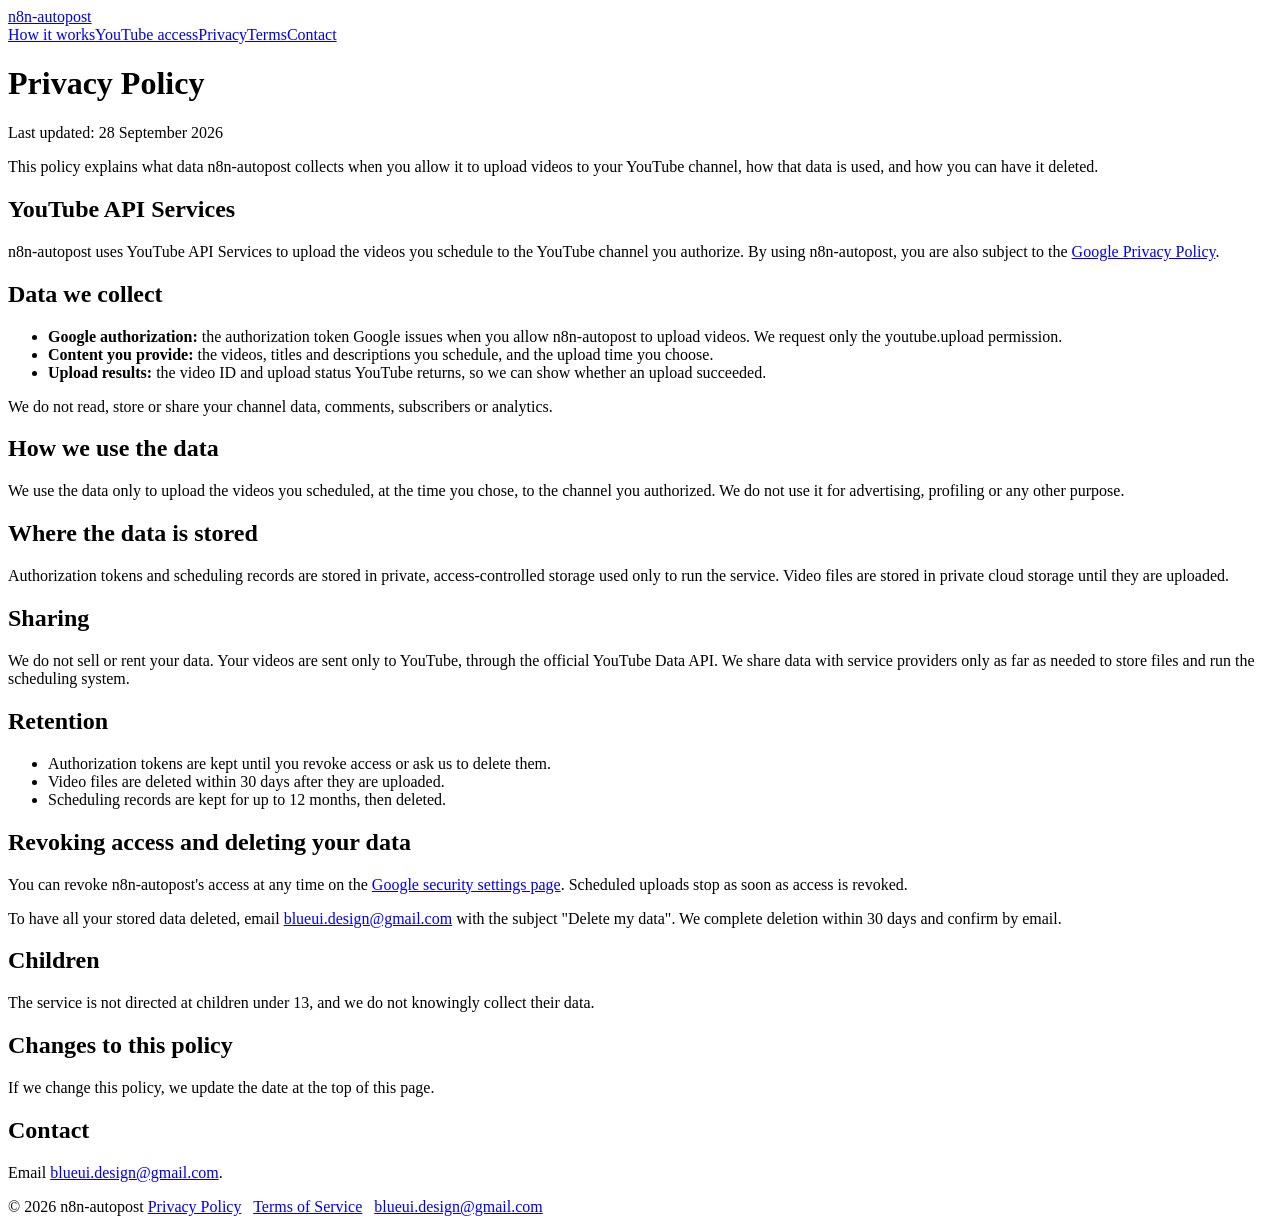
==== privacy.html @ d0cda844 "Rename privacy (1).html to privacy.html" ====
<!doctype html>
<html lang="en"><head>
<meta charset="utf-8"><meta name="viewport" content="width=device-width, initial-scale=1">
<link rel="preconnect" href="https://fonts.googleapis.com"><link rel="preconnect" href="https://fonts.gstatic.com" crossorigin>
<link href="https://fonts.googleapis.com/css2?family=Bricolage+Grotesque:wght@600;700&family=Source+Sans+3:wght@400;600&display=swap" rel="stylesheet">
<link rel="stylesheet" href="style.css">
<title>Privacy Policy · n8n-autopost</title>
</head><body>
<header class="top"><div class="wrap">
<a class="brand" href="./">n8n-autopost</a>
<nav class="nav" aria-label="Main">
<a href="./#how">How it works</a><a href="./#youtube">YouTube access</a><a href="privacy.html" aria-current="page">Privacy</a><a href="terms.html">Terms</a><a href="./#contact">Contact</a>
</nav></div></header>
<main class="doc"><div class="wrap">
<h1>Privacy Policy</h1>
<p class="updated">Last updated: 28 September 2026</p>

<p>This policy explains what data n8n-autopost collects when you allow it to upload videos to your YouTube channel, how that data is used, and how you can have it deleted.</p>

<h2>YouTube API Services</h2>
<p>n8n-autopost uses YouTube API Services to upload the videos you schedule to the YouTube channel you authorize. By using n8n-autopost, you are also subject to the <a href="https://policies.google.com/privacy">Google Privacy Policy</a>.</p>

<h2>Data we collect</h2>
<ul>
  <li><strong>Google authorization:</strong> the authorization token Google issues when you allow n8n-autopost to upload videos. We request only the youtube.upload permission.</li>
  <li><strong>Content you provide:</strong> the videos, titles and descriptions you schedule, and the upload time you choose.</li>
  <li><strong>Upload results:</strong> the video ID and upload status YouTube returns, so we can show whether an upload succeeded.</li>
</ul>
<p>We do not read, store or share your channel data, comments, subscribers or analytics.</p>

<h2>How we use the data</h2>
<p>We use the data only to upload the videos you scheduled, at the time you chose, to the channel you authorized. We do not use it for advertising, profiling or any other purpose.</p>

<h2>Where the data is stored</h2>
<p>Authorization tokens and scheduling records are stored in private, access-controlled storage used only to run the service. Video files are stored in private cloud storage until they are uploaded.</p>

<h2>Sharing</h2>
<p>We do not sell or rent your data. Your videos are sent only to YouTube, through the official YouTube Data API. We share data with service providers only as far as needed to store files and run the scheduling system.</p>

<h2>Retention</h2>
<ul>
  <li>Authorization tokens are kept until you revoke access or ask us to delete them.</li>
  <li>Video files are deleted within 30 days after they are uploaded.</li>
  <li>Scheduling records are kept for up to 12 months, then deleted.</li>
</ul>

<h2>Revoking access and deleting your data</h2>
<p>You can revoke n8n-autopost's access at any time on the <a href="https://security.google.com/settings/security/permissions">Google security settings page</a>. Scheduled uploads stop as soon as access is revoked.</p>
<p>To have all your stored data deleted, email <a href="mailto:blueui.design@gmail.com">blueui.design@gmail.com</a> with the subject "Delete my data". We complete deletion within 30 days and confirm by email.</p>

<h2>Children</h2>
<p>The service is not directed at children under 13, and we do not knowingly collect their data.</p>

<h2>Changes to this policy</h2>
<p>If we change this policy, we update the date at the top of this page.</p>

<h2>Contact</h2>
<p>Email <a href="mailto:blueui.design@gmail.com">blueui.design@gmail.com</a>.</p>
</div></main>
<footer><div class="wrap">
<span>© 2026 n8n-autopost</span>
<span><a href="privacy.html">Privacy Policy</a> &nbsp; <a href="terms.html">Terms of Service</a> &nbsp; <a href="mailto:blueui.design@gmail.com">blueui.design@gmail.com</a></span>
</div></footer>
</body></html>
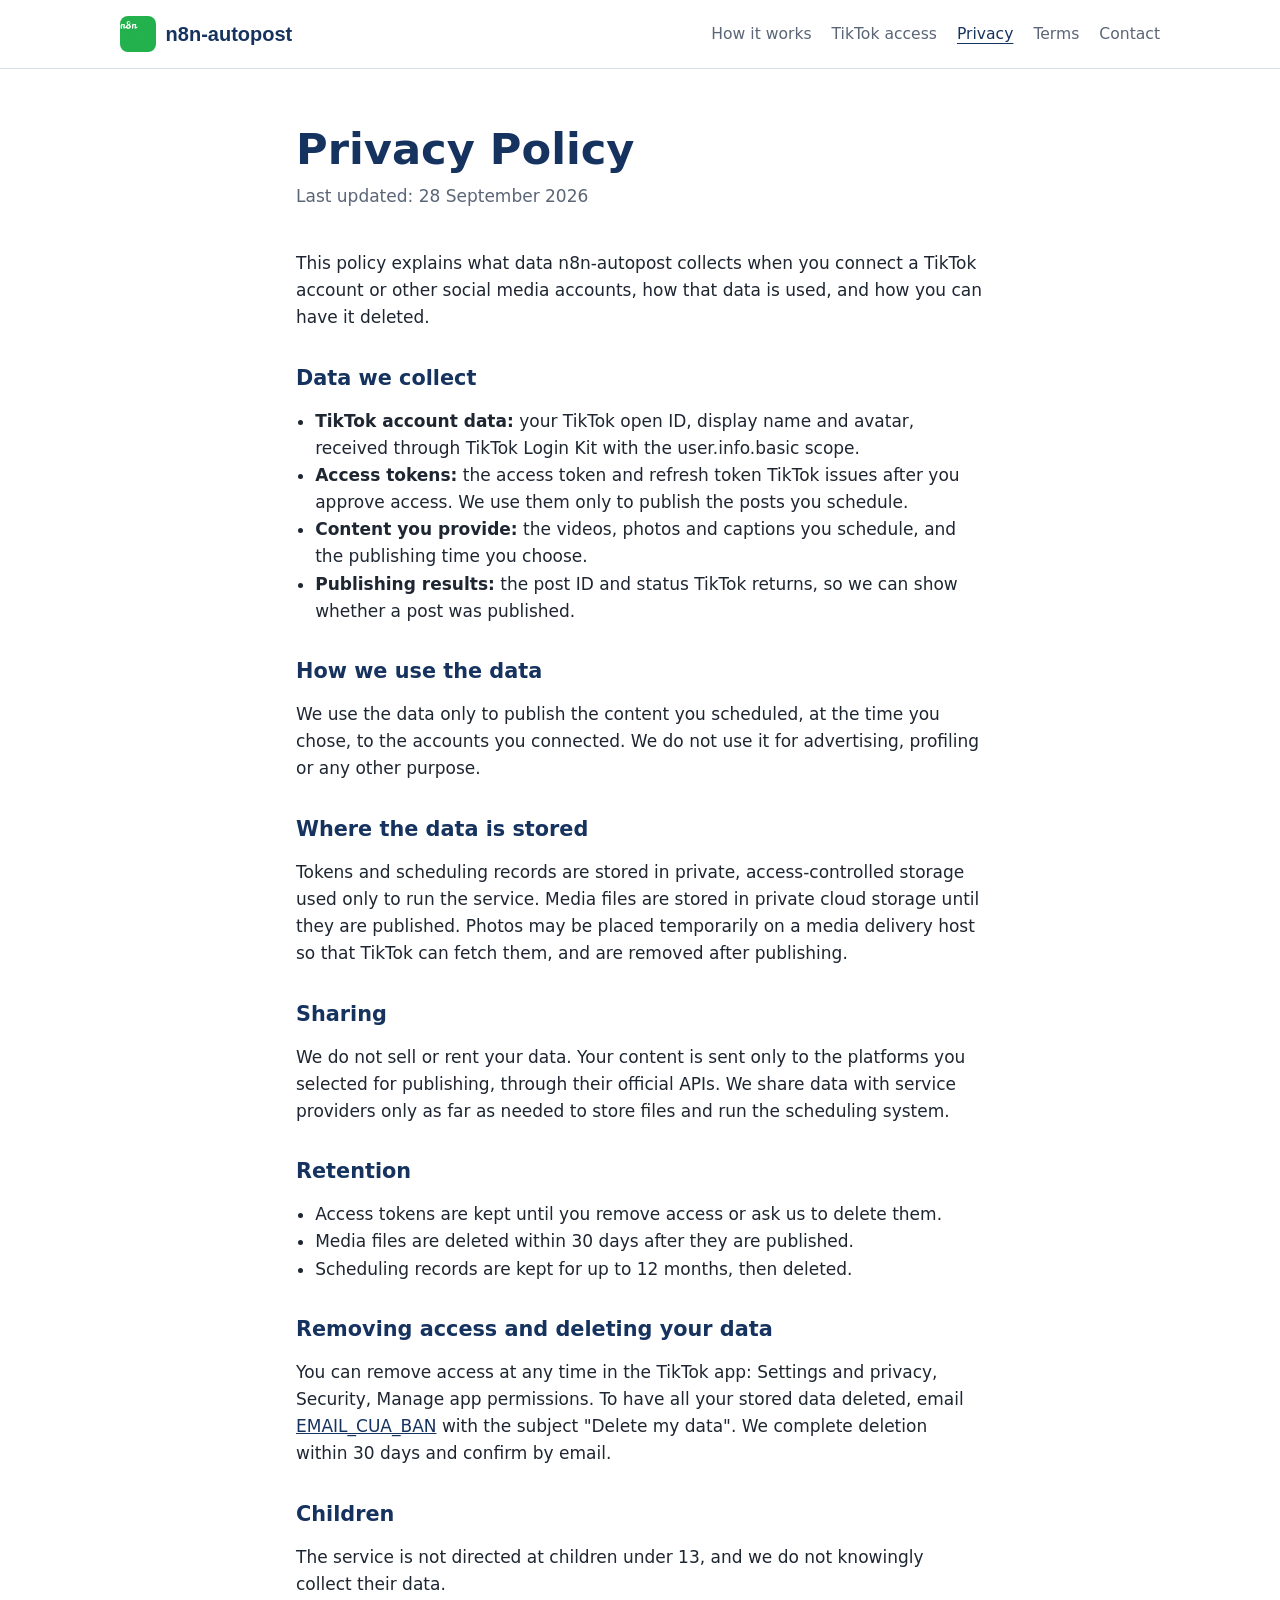
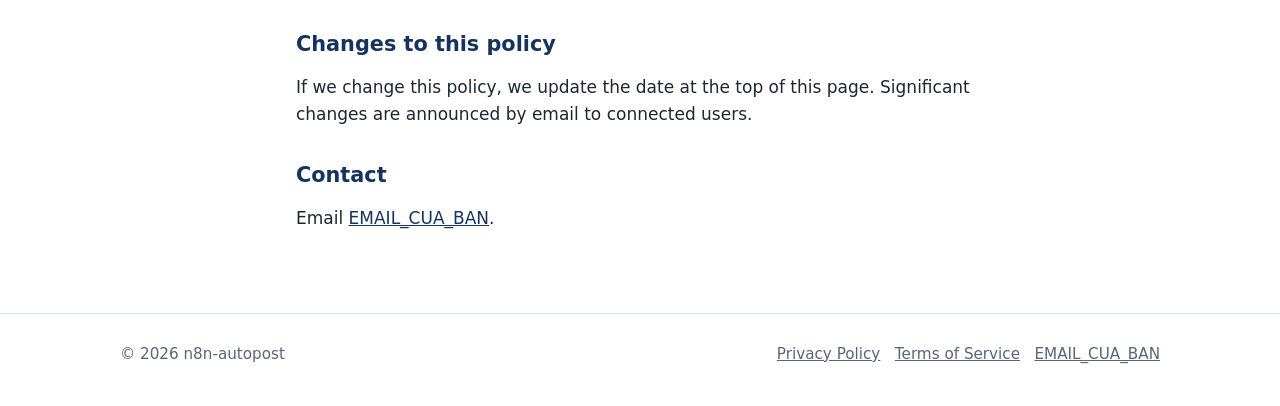
==== commit df9b671b: "Add files via upload" ====
--- a/privacy.html
+++ b/privacy.html
@@ -4,61 +4,59 @@
 <link rel="preconnect" href="https://fonts.googleapis.com"><link rel="preconnect" href="https://fonts.gstatic.com" crossorigin>
 <link href="https://fonts.googleapis.com/css2?family=Bricolage+Grotesque:wght@600;700&family=Source+Sans+3:wght@400;600&display=swap" rel="stylesheet">
 <link rel="stylesheet" href="style.css">
+<link rel="icon" type="image/png" href="icon.png">
+<link rel="apple-touch-icon" href="icon.png">
 <title>Privacy Policy · n8n-autopost</title>
 </head><body>
 <header class="top"><div class="wrap">
-<a class="brand" href="./">n8n-autopost</a>
+<a class="brand" href="./"><img src="icon.png" alt="" class="brand-icon">n8n-autopost</a>
 <nav class="nav" aria-label="Main">
-<a href="./#how">How it works</a><a href="./#youtube">YouTube access</a><a href="privacy.html" aria-current="page">Privacy</a><a href="terms.html">Terms</a><a href="./#contact">Contact</a>
+<a href="./#how">How it works</a><a href="./#tiktok">TikTok access</a><a href="privacy.html" aria-current="page">Privacy</a><a href="terms.html">Terms</a><a href="./#contact">Contact</a>
 </nav></div></header>
 <main class="doc"><div class="wrap">
 <h1>Privacy Policy</h1>
 <p class="updated">Last updated: 28 September 2026</p>
 
-<p>This policy explains what data n8n-autopost collects when you allow it to upload videos to your YouTube channel, how that data is used, and how you can have it deleted.</p>
-
-<h2>YouTube API Services</h2>
-<p>n8n-autopost uses YouTube API Services to upload the videos you schedule to the YouTube channel you authorize. By using n8n-autopost, you are also subject to the <a href="https://policies.google.com/privacy">Google Privacy Policy</a>.</p>
+<p>This policy explains what data n8n-autopost collects when you connect a TikTok account or other social media accounts, how that data is used, and how you can have it deleted.</p>
 
 <h2>Data we collect</h2>
 <ul>
-  <li><strong>Google authorization:</strong> the authorization token Google issues when you allow n8n-autopost to upload videos. We request only the youtube.upload permission.</li>
-  <li><strong>Content you provide:</strong> the videos, titles and descriptions you schedule, and the upload time you choose.</li>
-  <li><strong>Upload results:</strong> the video ID and upload status YouTube returns, so we can show whether an upload succeeded.</li>
+  <li><strong>TikTok account data:</strong> your TikTok open ID, display name and avatar, received through TikTok Login Kit with the user.info.basic scope.</li>
+  <li><strong>Access tokens:</strong> the access token and refresh token TikTok issues after you approve access. We use them only to publish the posts you schedule.</li>
+  <li><strong>Content you provide:</strong> the videos, photos and captions you schedule, and the publishing time you choose.</li>
+  <li><strong>Publishing results:</strong> the post ID and status TikTok returns, so we can show whether a post was published.</li>
 </ul>
-<p>We do not read, store or share your channel data, comments, subscribers or analytics.</p>
 
 <h2>How we use the data</h2>
-<p>We use the data only to upload the videos you scheduled, at the time you chose, to the channel you authorized. We do not use it for advertising, profiling or any other purpose.</p>
+<p>We use the data only to publish the content you scheduled, at the time you chose, to the accounts you connected. We do not use it for advertising, profiling or any other purpose.</p>
 
 <h2>Where the data is stored</h2>
-<p>Authorization tokens and scheduling records are stored in private, access-controlled storage used only to run the service. Video files are stored in private cloud storage until they are uploaded.</p>
+<p>Tokens and scheduling records are stored in private, access-controlled storage used only to run the service. Media files are stored in private cloud storage until they are published. Photos may be placed temporarily on a media delivery host so that TikTok can fetch them, and are removed after publishing.</p>
 
 <h2>Sharing</h2>
-<p>We do not sell or rent your data. Your videos are sent only to YouTube, through the official YouTube Data API. We share data with service providers only as far as needed to store files and run the scheduling system.</p>
+<p>We do not sell or rent your data. Your content is sent only to the platforms you selected for publishing, through their official APIs. We share data with service providers only as far as needed to store files and run the scheduling system.</p>
 
 <h2>Retention</h2>
 <ul>
-  <li>Authorization tokens are kept until you revoke access or ask us to delete them.</li>
-  <li>Video files are deleted within 30 days after they are uploaded.</li>
+  <li>Access tokens are kept until you remove access or ask us to delete them.</li>
+  <li>Media files are deleted within 30 days after they are published.</li>
   <li>Scheduling records are kept for up to 12 months, then deleted.</li>
 </ul>
 
-<h2>Revoking access and deleting your data</h2>
-<p>You can revoke n8n-autopost's access at any time on the <a href="https://security.google.com/settings/security/permissions">Google security settings page</a>. Scheduled uploads stop as soon as access is revoked.</p>
-<p>To have all your stored data deleted, email <a href="mailto:blueui.design@gmail.com">blueui.design@gmail.com</a> with the subject "Delete my data". We complete deletion within 30 days and confirm by email.</p>
+<h2>Removing access and deleting your data</h2>
+<p>You can remove access at any time in the TikTok app: Settings and privacy, Security, Manage app permissions. To have all your stored data deleted, email <a href="mailto:EMAIL_CUA_BAN">EMAIL_CUA_BAN</a> with the subject "Delete my data". We complete deletion within 30 days and confirm by email.</p>
 
 <h2>Children</h2>
 <p>The service is not directed at children under 13, and we do not knowingly collect their data.</p>
 
 <h2>Changes to this policy</h2>
-<p>If we change this policy, we update the date at the top of this page.</p>
+<p>If we change this policy, we update the date at the top of this page. Significant changes are announced by email to connected users.</p>
 
 <h2>Contact</h2>
-<p>Email <a href="mailto:blueui.design@gmail.com">blueui.design@gmail.com</a>.</p>
+<p>Email <a href="mailto:EMAIL_CUA_BAN">EMAIL_CUA_BAN</a>.</p>
 </div></main>
 <footer><div class="wrap">
 <span>© 2026 n8n-autopost</span>
-<span><a href="privacy.html">Privacy Policy</a> &nbsp; <a href="terms.html">Terms of Service</a> &nbsp; <a href="mailto:blueui.design@gmail.com">blueui.design@gmail.com</a></span>
+<span><a href="privacy.html">Privacy Policy</a> &nbsp; <a href="terms.html">Terms of Service</a> &nbsp; <a href="mailto:EMAIL_CUA_BAN">EMAIL_CUA_BAN</a></span>
 </div></footer>
 </body></html>
--- a/style.css
+++ b/style.css
@@ -0,0 +1,81 @@
+:root{
+  --ink:#16335F;      /* xanh muc: tieu de, nut */
+  --sky:#E9F0FA;      /* xanh nhat: nen khoi */
+  --paper:#FFFFFF;
+  --text:#1E2632;
+  --muted:#5A6576;
+  --line:#D5DEEA;
+  --mark:#F2BE3A;     /* vang: danh dau "da len lich" */
+  --max:68rem;
+}
+*{box-sizing:border-box}
+html{-webkit-text-size-adjust:100%}
+body{margin:0;background:var(--paper);color:var(--text);
+  font-family:"Source Sans 3",system-ui,-apple-system,"Segoe UI",Roboto,sans-serif;
+  font-size:1.0625rem;line-height:1.6}
+a{color:var(--ink)}
+a:focus-visible,button:focus-visible{outline:3px solid var(--mark);outline-offset:2px;border-radius:2px}
+h1,h2,h3{font-family:"Bricolage Grotesque","Source Sans 3",system-ui,sans-serif;color:var(--ink);line-height:1.15;margin:0}
+.wrap{max-width:var(--max);margin:0 auto;padding:0 1.5rem}
+
+/* Dau trang */
+.top{border-bottom:1px solid var(--line)}
+.top .wrap{display:flex;align-items:center;justify-content:space-between;gap:1rem;padding-top:1rem;padding-bottom:1rem;flex-wrap:wrap}
+.brand{display:inline-flex;align-items:center;gap:.6rem;font-family:"Bricolage Grotesque",sans-serif;font-weight:700;font-size:1.25rem;color:var(--ink);text-decoration:none}
+.brand-icon{width:36px;height:36px;border-radius:8px;display:block}
+.nav{display:flex;gap:1.25rem;flex-wrap:wrap}
+.nav a{text-decoration:none;color:var(--muted);font-size:.975rem}
+.nav a:hover,.nav a[aria-current="page"]{color:var(--ink);text-decoration:underline;text-underline-offset:4px}
+
+/* Hero */
+.hero .wrap{display:grid;grid-template-columns:1.1fr .9fr;gap:3rem;align-items:center;padding-top:4.5rem;padding-bottom:4.5rem}
+.hero h1{font-size:clamp(2.2rem,5vw,3.4rem);font-weight:700;letter-spacing:-.01em;max-width:16ch}
+.hero p{color:var(--muted);font-size:1.15rem;max-width:36rem;margin:1.25rem 0 0}
+.btn{display:inline-block;margin-top:2rem;background:var(--ink);color:#fff;text-decoration:none;
+  padding:.8rem 1.35rem;border-radius:6px;font-weight:600}
+.btn:hover{background:#0F2647}
+
+/* Lich dang: phan dang nho cua trang */
+.day{background:var(--sky);border-radius:14px;padding:1.5rem 1.5rem 1.25rem}
+.day-head{display:flex;justify-content:space-between;align-items:baseline;margin-bottom:1rem}
+.day-head strong{font-family:"Bricolage Grotesque",sans-serif;color:var(--ink);font-size:1.1rem}
+.day-head span{color:var(--muted);font-size:.95rem}
+.slot{display:grid;grid-template-columns:4.2rem 1fr;gap:1rem;padding:.85rem 0;border-top:1px solid var(--line)}
+.slot time{font-family:"Bricolage Grotesque",sans-serif;font-size:1.35rem;font-weight:600;color:var(--ink)}
+.slot .what{font-weight:600}
+.slot .state{color:var(--muted);font-size:.95rem}
+.slot.next .state::before{content:"";display:inline-block;width:.6rem;height:.6rem;border-radius:50%;
+  background:var(--mark);margin-right:.45rem;vertical-align:.05em}
+
+/* Noi dung */
+section.block{padding:3.5rem 0;border-top:1px solid var(--line)}
+section.block h2{font-size:clamp(1.6rem,3vw,2.1rem);margin-bottom:1.5rem}
+.steps{list-style:none;padding:0;margin:0;display:grid;grid-template-columns:repeat(3,1fr);gap:2rem;counter-reset:s}
+.steps li{counter-increment:s}
+.steps li::before{content:counter(s);display:block;font-family:"Bricolage Grotesque",sans-serif;
+  font-size:2.4rem;font-weight:700;color:var(--mark);line-height:1;margin-bottom:.5rem}
+.steps h3{font-size:1.2rem;margin-bottom:.35rem}
+.steps p{margin:0;color:var(--muted)}
+.two{display:grid;grid-template-columns:1fr 1fr;gap:2.5rem}
+.two h3{font-size:1.15rem;margin-bottom:.5rem}
+.two ul{margin:0;padding-left:1.1rem}
+.two li{margin:.35rem 0}
+.note{color:var(--muted);max-width:44rem}
+
+/* Trang van ban */
+.doc .wrap{max-width:46rem;padding-top:3.5rem;padding-bottom:4rem}
+.doc h1{font-size:clamp(2rem,4vw,2.7rem);margin-bottom:.5rem}
+.doc .updated{color:var(--muted);margin:0 0 2.5rem}
+.doc h2{font-size:1.3rem;margin:2.2rem 0 .6rem}
+.doc p,.doc li{max-width:72ch}
+.doc ul{padding-left:1.2rem}
+
+/* Chan trang */
+footer{border-top:1px solid var(--line);color:var(--muted);font-size:.95rem}
+footer .wrap{display:flex;justify-content:space-between;gap:1rem;flex-wrap:wrap;padding-top:1.75rem;padding-bottom:2.5rem}
+footer a{color:var(--muted)}
+
+@media (max-width:820px){
+  .hero .wrap{grid-template-columns:1fr;padding-top:3rem;padding-bottom:3rem;gap:2.25rem}
+  .steps,.two{grid-template-columns:1fr}
+}
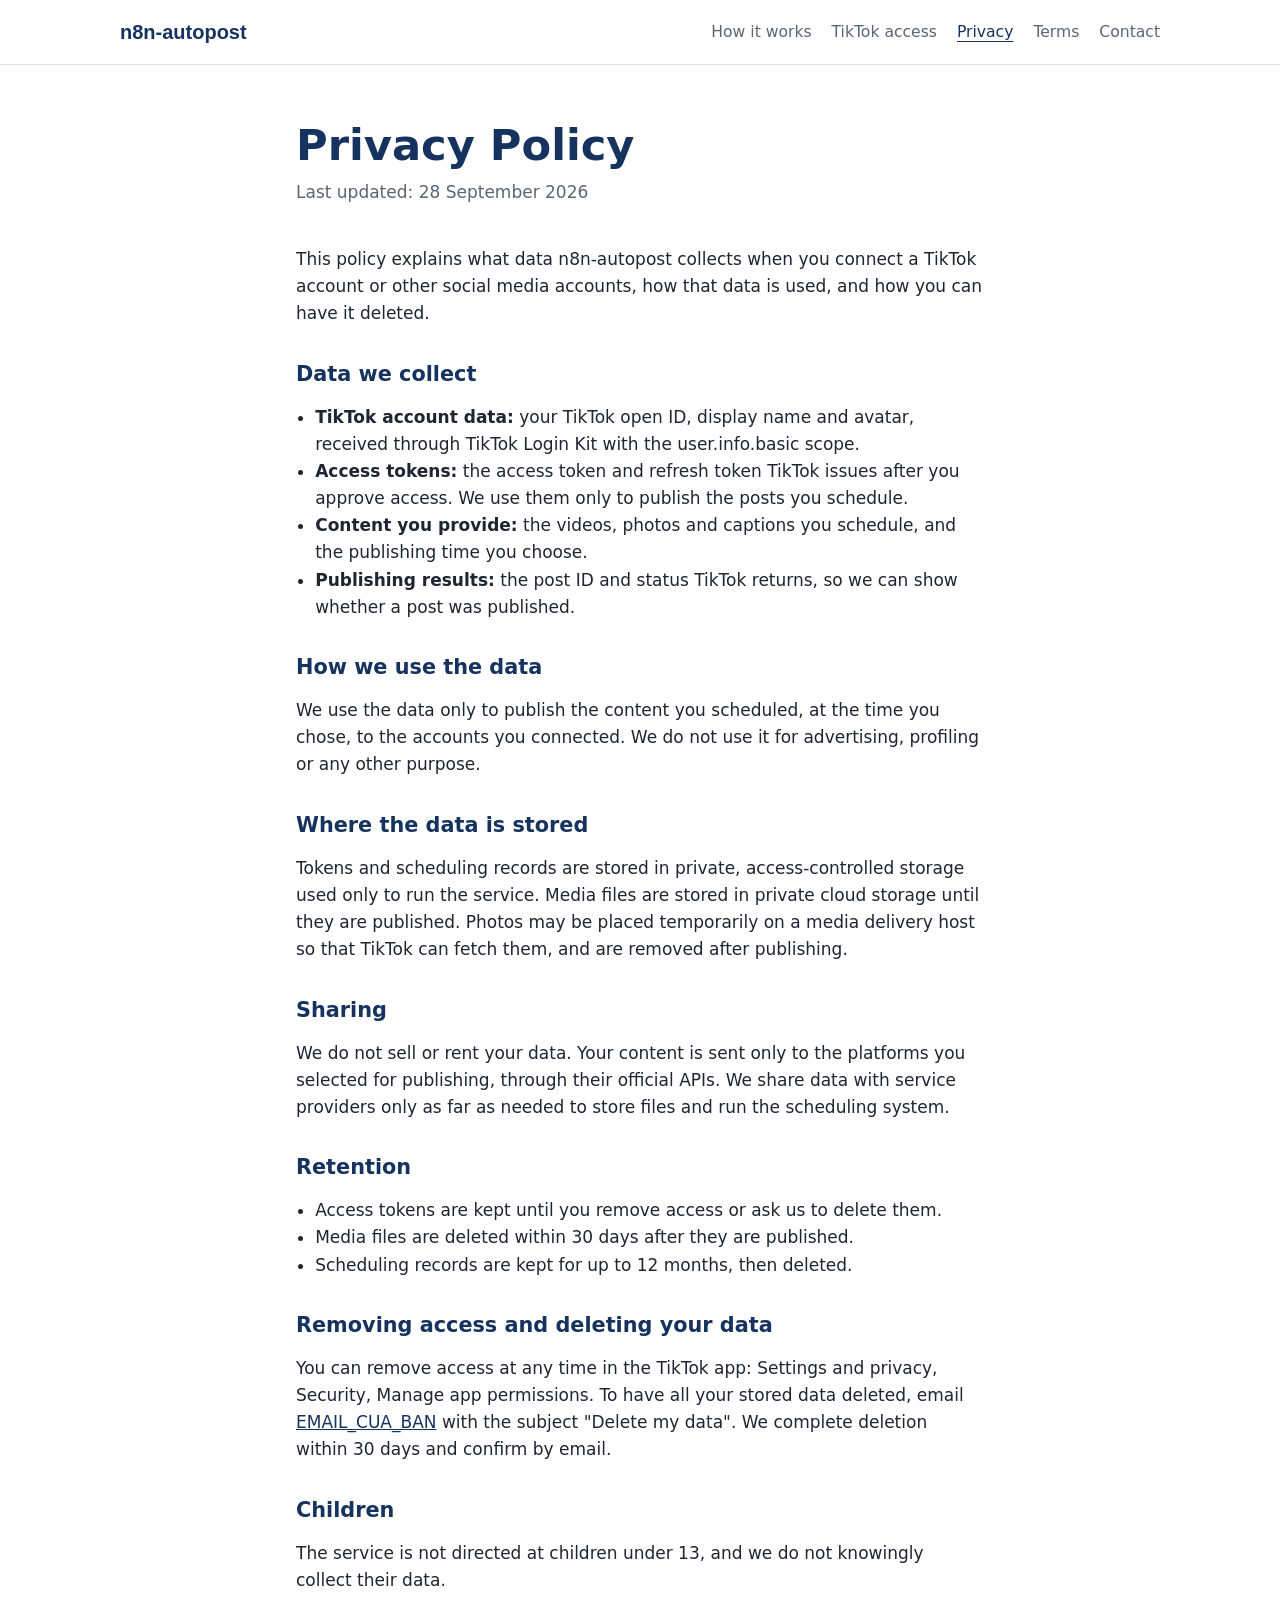
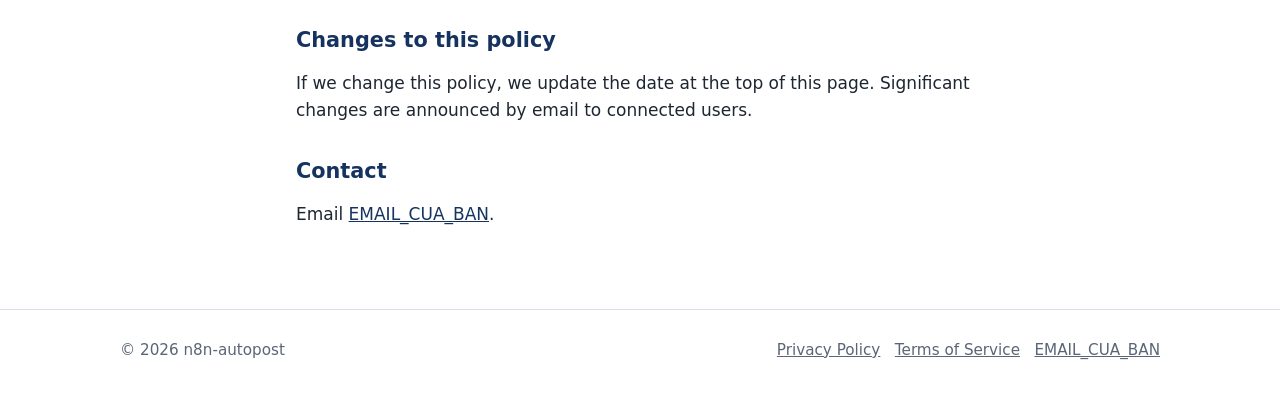
==== commit 474d3b02: "Add files via upload" ====
--- a/privacy.html
+++ b/privacy.html
@@ -4,12 +4,10 @@
 <link rel="preconnect" href="https://fonts.googleapis.com"><link rel="preconnect" href="https://fonts.gstatic.com" crossorigin>
 <link href="https://fonts.googleapis.com/css2?family=Bricolage+Grotesque:wght@600;700&family=Source+Sans+3:wght@400;600&display=swap" rel="stylesheet">
 <link rel="stylesheet" href="style.css">
-<link rel="icon" type="image/png" href="icon.png">
-<link rel="apple-touch-icon" href="icon.png">
 <title>Privacy Policy · n8n-autopost</title>
 </head><body>
 <header class="top"><div class="wrap">
-<a class="brand" href="./"><img src="icon.png" alt="" class="brand-icon">n8n-autopost</a>
+<a class="brand" href="./">n8n-autopost</a>
 <nav class="nav" aria-label="Main">
 <a href="./#how">How it works</a><a href="./#tiktok">TikTok access</a><a href="privacy.html" aria-current="page">Privacy</a><a href="terms.html">Terms</a><a href="./#contact">Contact</a>
 </nav></div></header>
--- a/style.css
+++ b/style.css
@@ -21,8 +21,7 @@
 /* Dau trang */
 .top{border-bottom:1px solid var(--line)}
 .top .wrap{display:flex;align-items:center;justify-content:space-between;gap:1rem;padding-top:1rem;padding-bottom:1rem;flex-wrap:wrap}
-.brand{display:inline-flex;align-items:center;gap:.6rem;font-family:"Bricolage Grotesque",sans-serif;font-weight:700;font-size:1.25rem;color:var(--ink);text-decoration:none}
-.brand-icon{width:36px;height:36px;border-radius:8px;display:block}
+.brand{font-family:"Bricolage Grotesque",sans-serif;font-weight:700;font-size:1.25rem;color:var(--ink);text-decoration:none}
 .nav{display:flex;gap:1.25rem;flex-wrap:wrap}
 .nav a{text-decoration:none;color:var(--muted);font-size:.975rem}
 .nav a:hover,.nav a[aria-current="page"]{color:var(--ink);text-decoration:underline;text-underline-offset:4px}
@@ -79,3 +78,10 @@
   .hero .wrap{grid-template-columns:1fr;padding-top:3rem;padding-bottom:3rem;gap:2.25rem}
   .steps,.two{grid-template-columns:1fr}
 }
+
+/* Logo YouTube: file chinh thuc tai tu trang tai nguyen thuong hieu cua YouTube.
+   Khong doi mau, khong keo gian, chua khoang trong quanh logo. */
+.uploads-to{display:flex;align-items:center;gap:.6rem;color:var(--muted);font-size:1rem}
+.yt-logo{height:22px;width:auto;display:inline-block}
+.yt-logo-lg{height:28px}
+.with-logo{display:flex;align-items:center;gap:.9rem;flex-wrap:wrap}
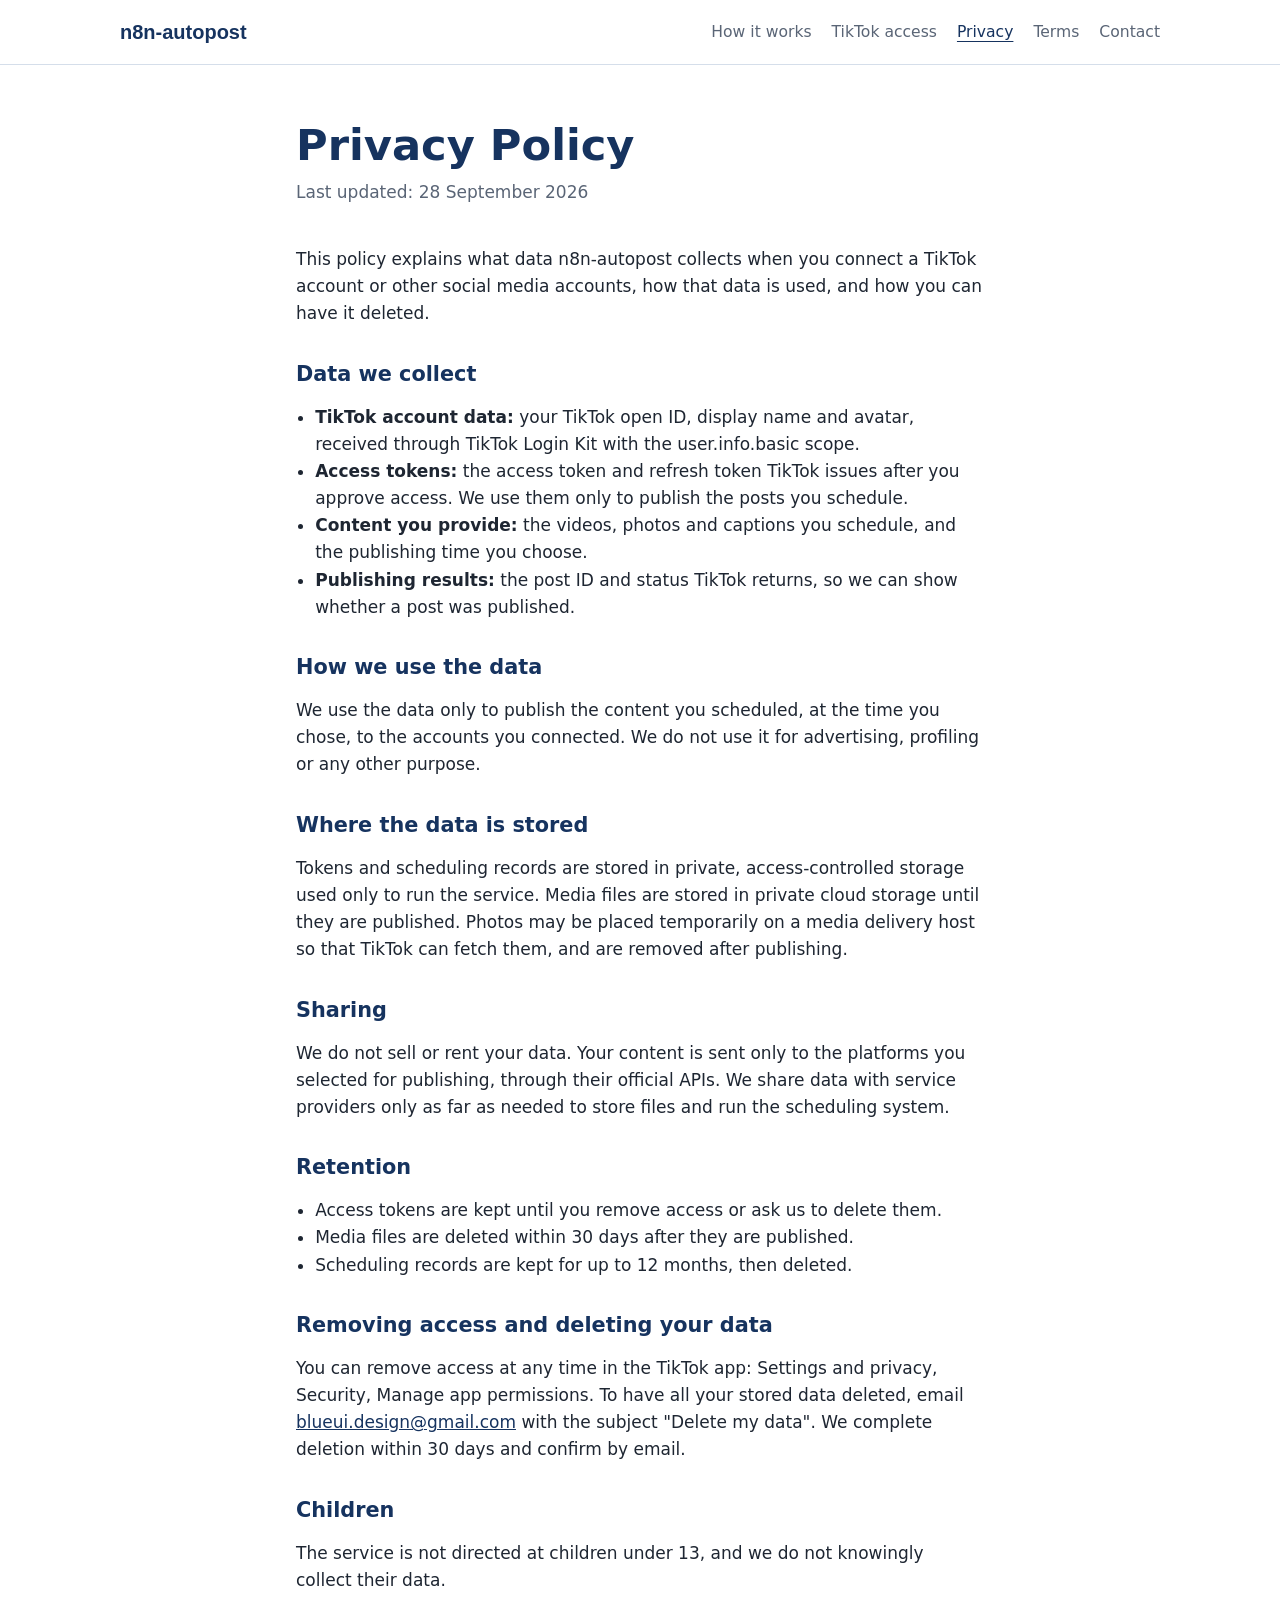
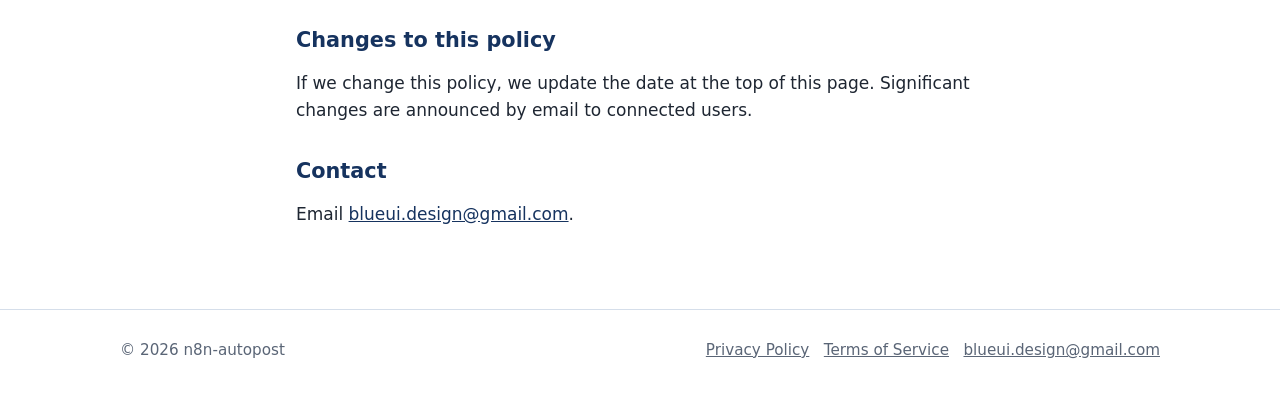
==== commit 4da3aafd: "Update privacy.html" ====
--- a/privacy.html
+++ b/privacy.html
@@ -42,7 +42,7 @@
 </ul>
 
 <h2>Removing access and deleting your data</h2>
-<p>You can remove access at any time in the TikTok app: Settings and privacy, Security, Manage app permissions. To have all your stored data deleted, email <a href="mailto:EMAIL_CUA_BAN">EMAIL_CUA_BAN</a> with the subject "Delete my data". We complete deletion within 30 days and confirm by email.</p>
+<p>You can remove access at any time in the TikTok app: Settings and privacy, Security, Manage app permissions. To have all your stored data deleted, email <a href="mailto:blueui.design@gmail.com">blueui.design@gmail.com</a> with the subject "Delete my data". We complete deletion within 30 days and confirm by email.</p>
 
 <h2>Children</h2>
 <p>The service is not directed at children under 13, and we do not knowingly collect their data.</p>
@@ -51,10 +51,10 @@
 <p>If we change this policy, we update the date at the top of this page. Significant changes are announced by email to connected users.</p>
 
 <h2>Contact</h2>
-<p>Email <a href="mailto:EMAIL_CUA_BAN">EMAIL_CUA_BAN</a>.</p>
+<p>Email <a href="mailto:blueui.design@gmail.com">blueui.design@gmail.com</a>.</p>
 </div></main>
 <footer><div class="wrap">
 <span>© 2026 n8n-autopost</span>
-<span><a href="privacy.html">Privacy Policy</a> &nbsp; <a href="terms.html">Terms of Service</a> &nbsp; <a href="mailto:EMAIL_CUA_BAN">EMAIL_CUA_BAN</a></span>
+<span><a href="privacy.html">Privacy Policy</a> &nbsp; <a href="terms.html">Terms of Service</a> &nbsp; <a href="mailto:blueui.design@gmail.com">blueui.design@gmail.com</a></span>
 </div></footer>
 </body></html>
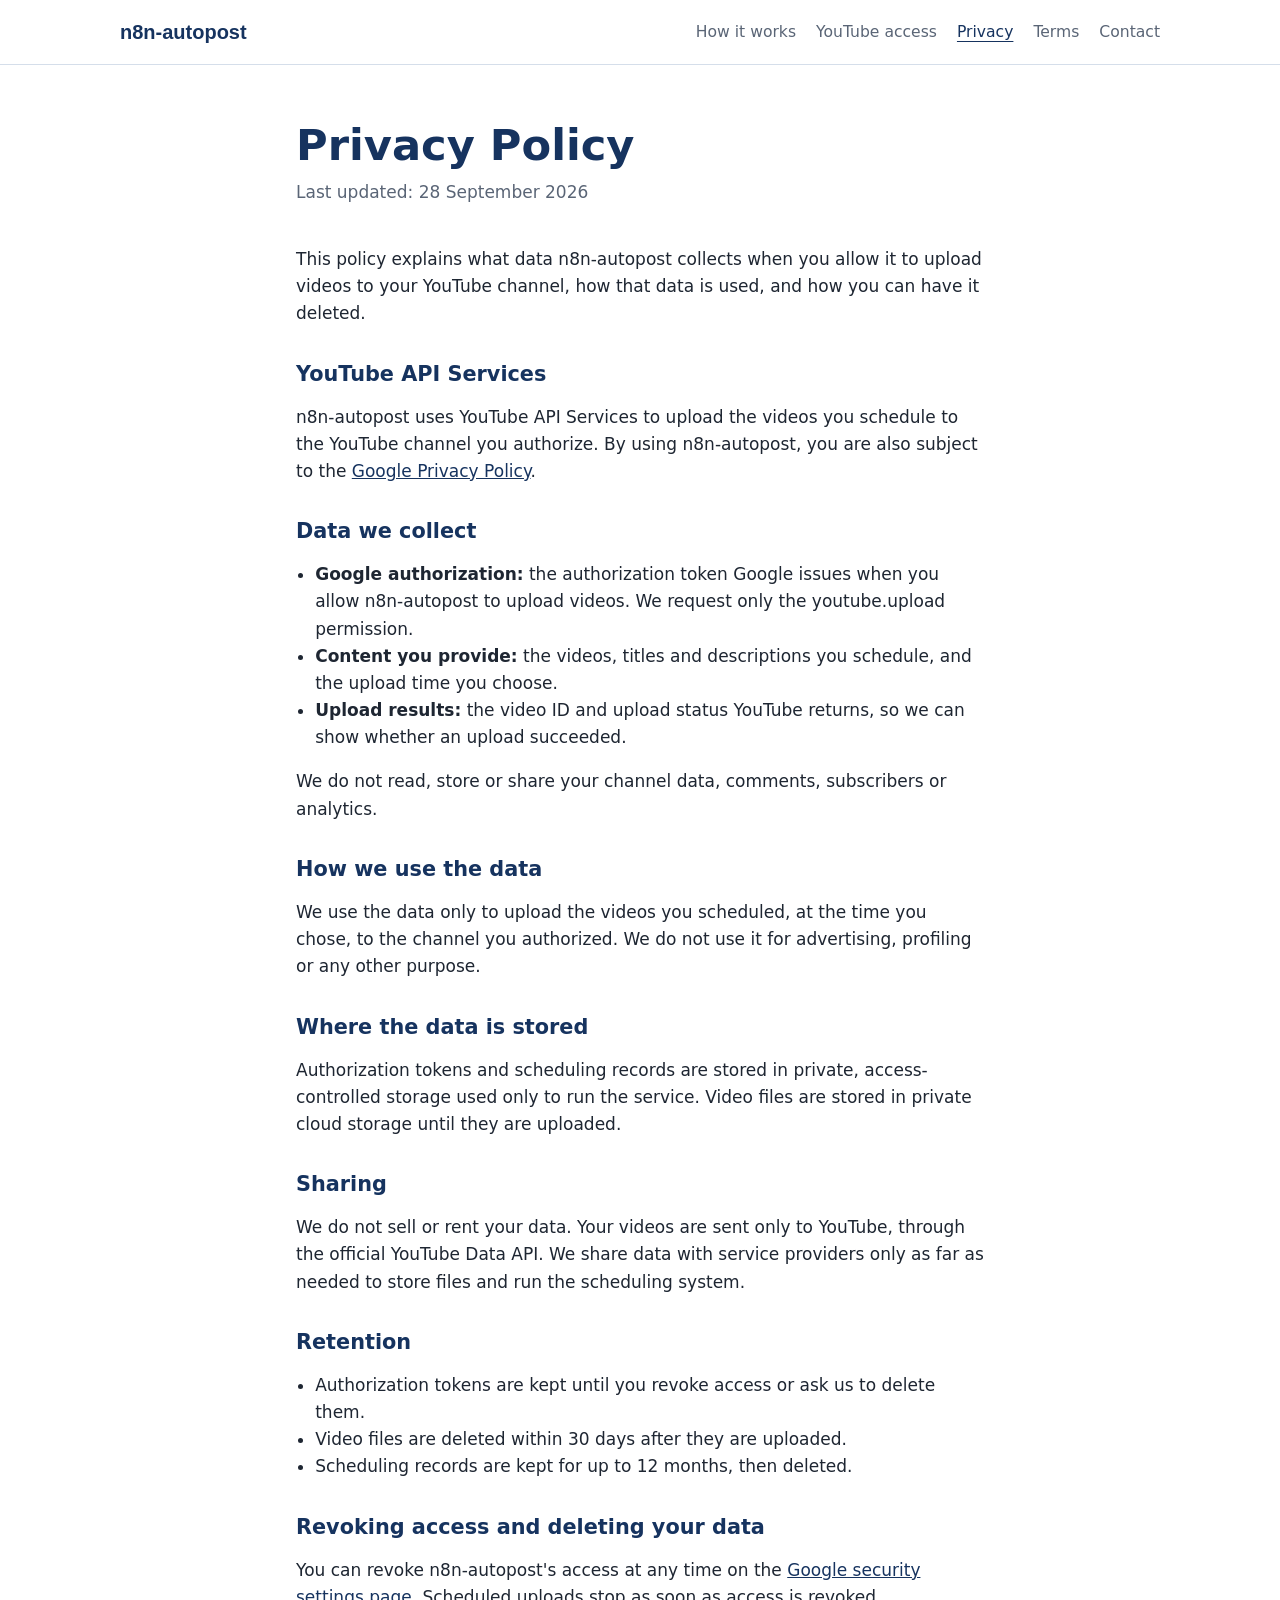
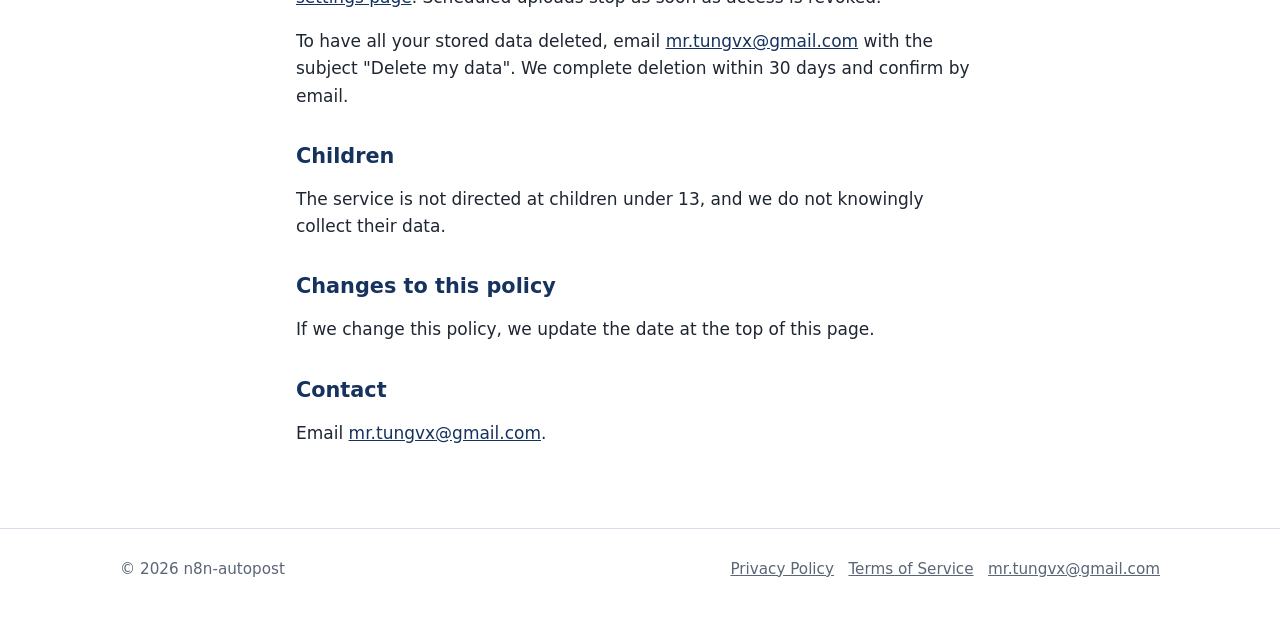
==== commit 56e033a3: "Add files via upload" ====
--- a/privacy.html
+++ b/privacy.html
@@ -9,52 +9,56 @@
 <header class="top"><div class="wrap">
 <a class="brand" href="./">n8n-autopost</a>
 <nav class="nav" aria-label="Main">
-<a href="./#how">How it works</a><a href="./#tiktok">TikTok access</a><a href="privacy.html" aria-current="page">Privacy</a><a href="terms.html">Terms</a><a href="./#contact">Contact</a>
+<a href="./#how">How it works</a><a href="./#youtube">YouTube access</a><a href="privacy.html" aria-current="page">Privacy</a><a href="terms.html">Terms</a><a href="./#contact">Contact</a>
 </nav></div></header>
 <main class="doc"><div class="wrap">
 <h1>Privacy Policy</h1>
 <p class="updated">Last updated: 28 September 2026</p>
 
-<p>This policy explains what data n8n-autopost collects when you connect a TikTok account or other social media accounts, how that data is used, and how you can have it deleted.</p>
+<p>This policy explains what data n8n-autopost collects when you allow it to upload videos to your YouTube channel, how that data is used, and how you can have it deleted.</p>
+
+<h2>YouTube API Services</h2>
+<p>n8n-autopost uses YouTube API Services to upload the videos you schedule to the YouTube channel you authorize. By using n8n-autopost, you are also subject to the <a href="https://policies.google.com/privacy">Google Privacy Policy</a>.</p>
 
 <h2>Data we collect</h2>
 <ul>
-  <li><strong>TikTok account data:</strong> your TikTok open ID, display name and avatar, received through TikTok Login Kit with the user.info.basic scope.</li>
-  <li><strong>Access tokens:</strong> the access token and refresh token TikTok issues after you approve access. We use them only to publish the posts you schedule.</li>
-  <li><strong>Content you provide:</strong> the videos, photos and captions you schedule, and the publishing time you choose.</li>
-  <li><strong>Publishing results:</strong> the post ID and status TikTok returns, so we can show whether a post was published.</li>
+  <li><strong>Google authorization:</strong> the authorization token Google issues when you allow n8n-autopost to upload videos. We request only the youtube.upload permission.</li>
+  <li><strong>Content you provide:</strong> the videos, titles and descriptions you schedule, and the upload time you choose.</li>
+  <li><strong>Upload results:</strong> the video ID and upload status YouTube returns, so we can show whether an upload succeeded.</li>
 </ul>
+<p>We do not read, store or share your channel data, comments, subscribers or analytics.</p>
 
 <h2>How we use the data</h2>
-<p>We use the data only to publish the content you scheduled, at the time you chose, to the accounts you connected. We do not use it for advertising, profiling or any other purpose.</p>
+<p>We use the data only to upload the videos you scheduled, at the time you chose, to the channel you authorized. We do not use it for advertising, profiling or any other purpose.</p>
 
 <h2>Where the data is stored</h2>
-<p>Tokens and scheduling records are stored in private, access-controlled storage used only to run the service. Media files are stored in private cloud storage until they are published. Photos may be placed temporarily on a media delivery host so that TikTok can fetch them, and are removed after publishing.</p>
+<p>Authorization tokens and scheduling records are stored in private, access-controlled storage used only to run the service. Video files are stored in private cloud storage until they are uploaded.</p>
 
 <h2>Sharing</h2>
-<p>We do not sell or rent your data. Your content is sent only to the platforms you selected for publishing, through their official APIs. We share data with service providers only as far as needed to store files and run the scheduling system.</p>
+<p>We do not sell or rent your data. Your videos are sent only to YouTube, through the official YouTube Data API. We share data with service providers only as far as needed to store files and run the scheduling system.</p>
 
 <h2>Retention</h2>
 <ul>
-  <li>Access tokens are kept until you remove access or ask us to delete them.</li>
-  <li>Media files are deleted within 30 days after they are published.</li>
+  <li>Authorization tokens are kept until you revoke access or ask us to delete them.</li>
+  <li>Video files are deleted within 30 days after they are uploaded.</li>
   <li>Scheduling records are kept for up to 12 months, then deleted.</li>
 </ul>
 
-<h2>Removing access and deleting your data</h2>
-<p>You can remove access at any time in the TikTok app: Settings and privacy, Security, Manage app permissions. To have all your stored data deleted, email <a href="mailto:blueui.design@gmail.com">blueui.design@gmail.com</a> with the subject "Delete my data". We complete deletion within 30 days and confirm by email.</p>
+<h2>Revoking access and deleting your data</h2>
+<p>You can revoke n8n-autopost's access at any time on the <a href="https://security.google.com/settings/security/permissions">Google security settings page</a>. Scheduled uploads stop as soon as access is revoked.</p>
+<p>To have all your stored data deleted, email <a href="mailto:mr.tungvx@gmail.com">mr.tungvx@gmail.com</a> with the subject "Delete my data". We complete deletion within 30 days and confirm by email.</p>
 
 <h2>Children</h2>
 <p>The service is not directed at children under 13, and we do not knowingly collect their data.</p>
 
 <h2>Changes to this policy</h2>
-<p>If we change this policy, we update the date at the top of this page. Significant changes are announced by email to connected users.</p>
+<p>If we change this policy, we update the date at the top of this page.</p>
 
 <h2>Contact</h2>
-<p>Email <a href="mailto:blueui.design@gmail.com">blueui.design@gmail.com</a>.</p>
+<p>Email <a href="mailto:mr.tungvx@gmail.com">mr.tungvx@gmail.com</a>.</p>
 </div></main>
 <footer><div class="wrap">
 <span>© 2026 n8n-autopost</span>
-<span><a href="privacy.html">Privacy Policy</a> &nbsp; <a href="terms.html">Terms of Service</a> &nbsp; <a href="mailto:blueui.design@gmail.com">blueui.design@gmail.com</a></span>
+<span><a href="privacy.html">Privacy Policy</a> &nbsp; <a href="terms.html">Terms of Service</a> &nbsp; <a href="mailto:mr.tungvx@gmail.com">mr.tungvx@gmail.com</a></span>
 </div></footer>
 </body></html>
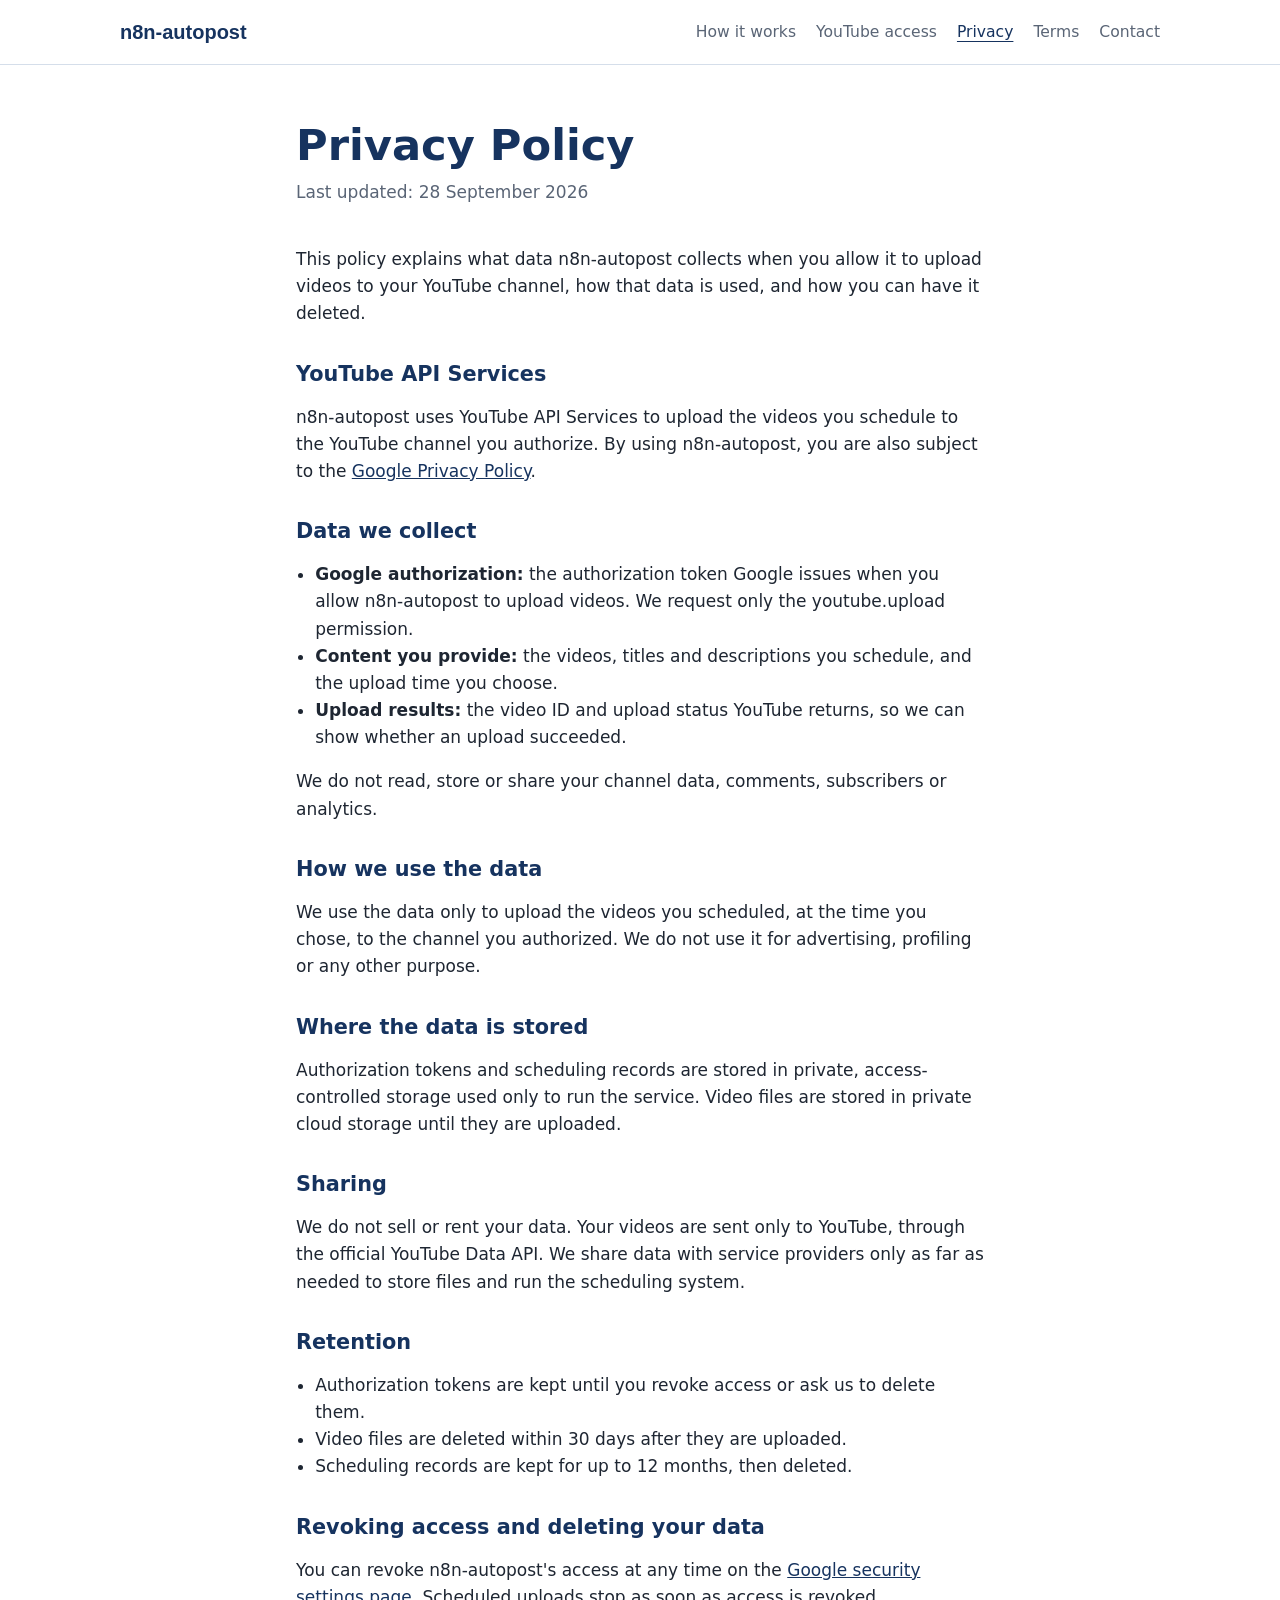
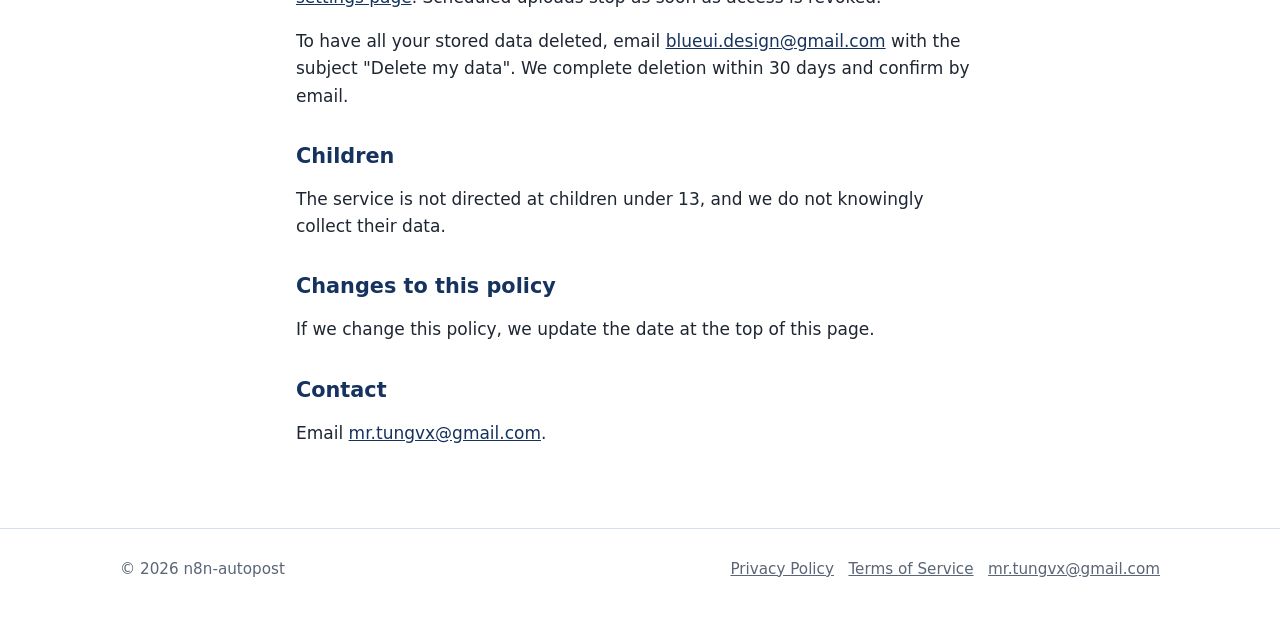
==== commit 4c450ea3: "Update privacy.html" ====
--- a/privacy.html
+++ b/privacy.html
@@ -46,7 +46,7 @@
 
 <h2>Revoking access and deleting your data</h2>
 <p>You can revoke n8n-autopost's access at any time on the <a href="https://security.google.com/settings/security/permissions">Google security settings page</a>. Scheduled uploads stop as soon as access is revoked.</p>
-<p>To have all your stored data deleted, email <a href="mailto:mr.tungvx@gmail.com">mr.tungvx@gmail.com</a> with the subject "Delete my data". We complete deletion within 30 days and confirm by email.</p>
+<p>To have all your stored data deleted, email <a href="mailto:blueui.design@gmail.com">blueui.design@gmail.com</a> with the subject "Delete my data". We complete deletion within 30 days and confirm by email.</p>
 
 <h2>Children</h2>
 <p>The service is not directed at children under 13, and we do not knowingly collect their data.</p>
